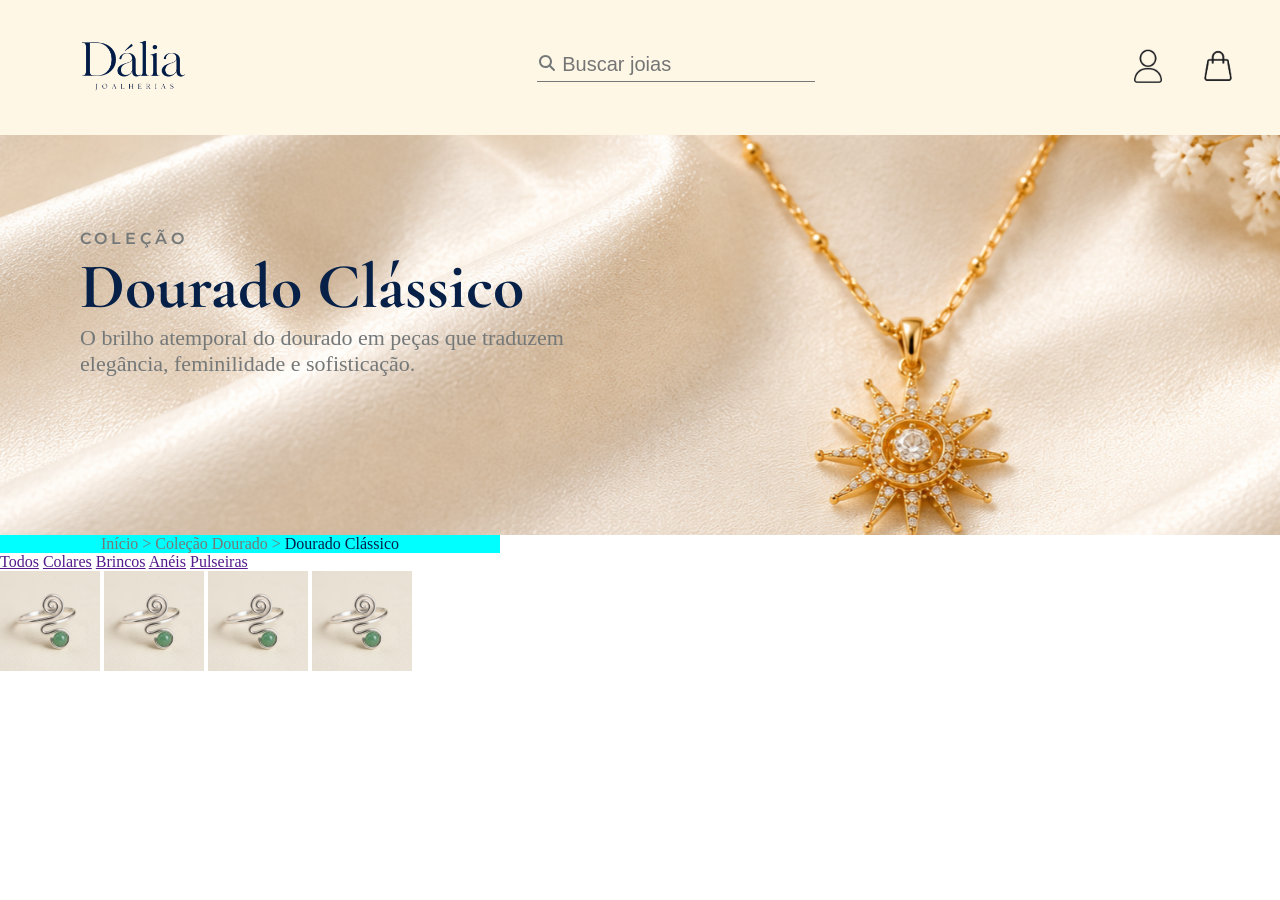
==== coleção dourado/index.html @ 66b64357 "botao da home levando pra coleção termininadogit add ." ====
<!DOCTYPE html>
<html lang="pt-br">

<head>
    <meta charset="UTF-8">
    <meta name="viewport" content="width=device-width, initial-scale=1.0">
    <title>Coleçao dourado</title>
    <link rel="stylesheet" href="style.css">
    <link rel="preconnect" href="https://fonts.googleapis.com">
    <link rel="preconnect" href="https://fonts.gstatic.com" crossorigin>
    <link
        href="https://fonts.googleapis.com/css2?family=Hanken+Grotesk:ital,wght@0,100..900;1,100..900&family=Judson:ital,wght@0,400;0,700;1,400&family=Montserrat:ital,wght@0,100..900;1,100..900&display=swap"
        rel="stylesheet">
    <link href="https://fonts.googleapis.com/css2?family=Cormorant+Garamond:wght@400;500;600&display=swap"
        rel="stylesheet">
</head>

<body>
    <header>
        <div class="header_container">

            <div class="img">
                <img src="./imagens/logo_dalia.png" alt="logo dalia" class="logo">
            </div>


            <div class="box_busca">
                <svg xmlns="http://www.w3.org/2000/svg"
                    viewBox="0 0 640 640"><!--!Font Awesome Free 7.3.1 by @fontawesome - https://fontawesome.com License - https://fontawesome.com/license/free Copyright 2026 Fonticons, Inc.-->
                    <path
                        d="M480 272C480 317.9 465.1 360.3 440 394.7L566.6 521.4C579.1 533.9 579.1 554.2 566.6 566.7C554.1 579.2 533.8 579.2 521.3 566.7L394.7 440C360.3 465.1 317.9 480 272 480C157.1 480 64 386.9 64 272C64 157.1 157.1 64 272 64C386.9 64 480 157.1 480 272zM272 416C351.5 416 416 351.5 416 272C416 192.5 351.5 128 272 128C192.5 128 128 192.5 128 272C128 351.5 192.5 416 272 416z" />
                </svg>
                <input type="text" placeholder="Buscar joias">
            </div>



            <nav class="header_txt2">
                <button><img src="./icones/perfil.png" alt="usuario"></button>
                <button><img src="./icones/sacola.png" alt="sacola"></button>
            </nav>

        </div>
    </header>

    <section class="banner">
        <img src="./imagens/colar-dourado.svg" alt="Banner">
        <div class="container_banner">

            <div class="txt_banner">
                <span>coleção</span>
                <h1>Dourado Clássico</h1>
                <p>O brilho atemporal do dourado em peças que traduzem elegância, feminilidade e sofisticação.</p>
            </div>
        </div>
    </section>




    <!----------------produtos------------------- -->


    <main>

        <div class="sessoes">

            <nav class="voltar_sessao">
                <a href="../home/index.html">Início > </a>
                <a href="">Coleção Dourado > </a>
                <a href="" class="link_atual">Dourado Clássico</a>
            </nav>

        </div>


        <div class="barra_itens">

            <nav class="nav_produtos">
                <a href="">Todos</a>
                <a href="">Colares</a>
                <a href="">Brincos</a>
                <a href="">Anéis</a>
                <a href="">Pulseiras</a>
            </nav>
        </div>



        <div class="foto_produtos">
            <img src="./imagens/anel.jpg" alt="">
            <img src="./imagens/anel.jpg" alt="">
            <img src="./imagens/anel.jpg" alt="">
            <img src="./imagens/anel.jpg" alt="">
        </div>


    </main>



</body>

</html>
---- coleção dourado/style.css ----
* {
    padding: 0;
    margin: 0;
    box-sizing: border-box;
}

:root {
    --fontemontserrat: "Montserrat", sans-serif;
    --fontejudson: "Judson", serif;
    --fontehanken: "Hanken Grotesk", sans-serif;
    --fontecormorant: "Cormorant Garamond", serif;
    --cinza: #747878;
    --azul: #062047;
}


header {
    height: 135px;
    width: 100%;
    display: flex;
    justify-content: center;
    background-color: #FFF7E6;
}

.header_container {
    max-width: 1300px;
    width: 95%;
    display: flex;
    justify-content: space-between;
    align-items: center;
}


.logo {
    width: auto;
    height: 135px;
}



.box_busca {
    position: relative;
}


.box_busca svg {
    width: 20px;
    position: absolute;
    fill: #747878;
    /* funciona como um color, porem dando o preenchimento para imagens svg */
}


.box_busca input {
    padding-left: 25px;
    padding-bottom: 5px;
    background-color: transparent;
    border: none;
    border-bottom: solid 1px #747878;
    font-size: 20px;
}

.box_busca input:focus {
    outline: none;
    /* tira o contorno que o navegador coloca no input */
}


.header_txt2 {
    display: flex;
    gap: 10px;
}



.header_txt2 img {
    width: 60px;
    height: auto;
}

.header_txt2 button {
    background: none;
    border: none;
    cursor: pointer;
    padding: 0;
    font: inherit;
}



/* -----------------banner------------- */


.banner {
    position: relative;
    overflow: hidden;
    min-height: 400px;
    display: flex;
    align-items: center;
}

.banner img {
    position: absolute;
    inset: 0;
    /* top, right, bottom e left = 0 */
    width: 100%;
    height: 100%;
    object-fit: cover;
    /* preenche sem distorcer */
}

.txt_banner {
    flex-direction: column;
    display: flex;
    height: auto;
    position: relative;
    max-width: 550px;
    margin-left: 80px;
    margin-bottom: 80px;
}

.txt_banner span {
    font-family: var(--fontemontserrat);
    text-transform: uppercase;
    letter-spacing: 4px;
    margin-top: 15px;
    color: var(--cinza);
    font-weight: 600;
}

.txt_banner h1 {
    font-family: var(--fontecormorant);
    font-size: 64px;
    color: var(--azul);

}

.txt_banner p {
    color: var(--cinza);
    font-size: 22px;
}

/* ------------------------PRODUTOS--------------- */

.sessoes {
    max-width: 500px;
    width: 100%;
    display: flex;
    justify-content: space-around;


    background-color: aqua;
}


.sessoes a {
    text-decoration: none;
    color: var(--cinza);
}

.sessoes a.link_atual {
    color: var(--azul);

}

.foto_produtos img {
    width: 100px;
}
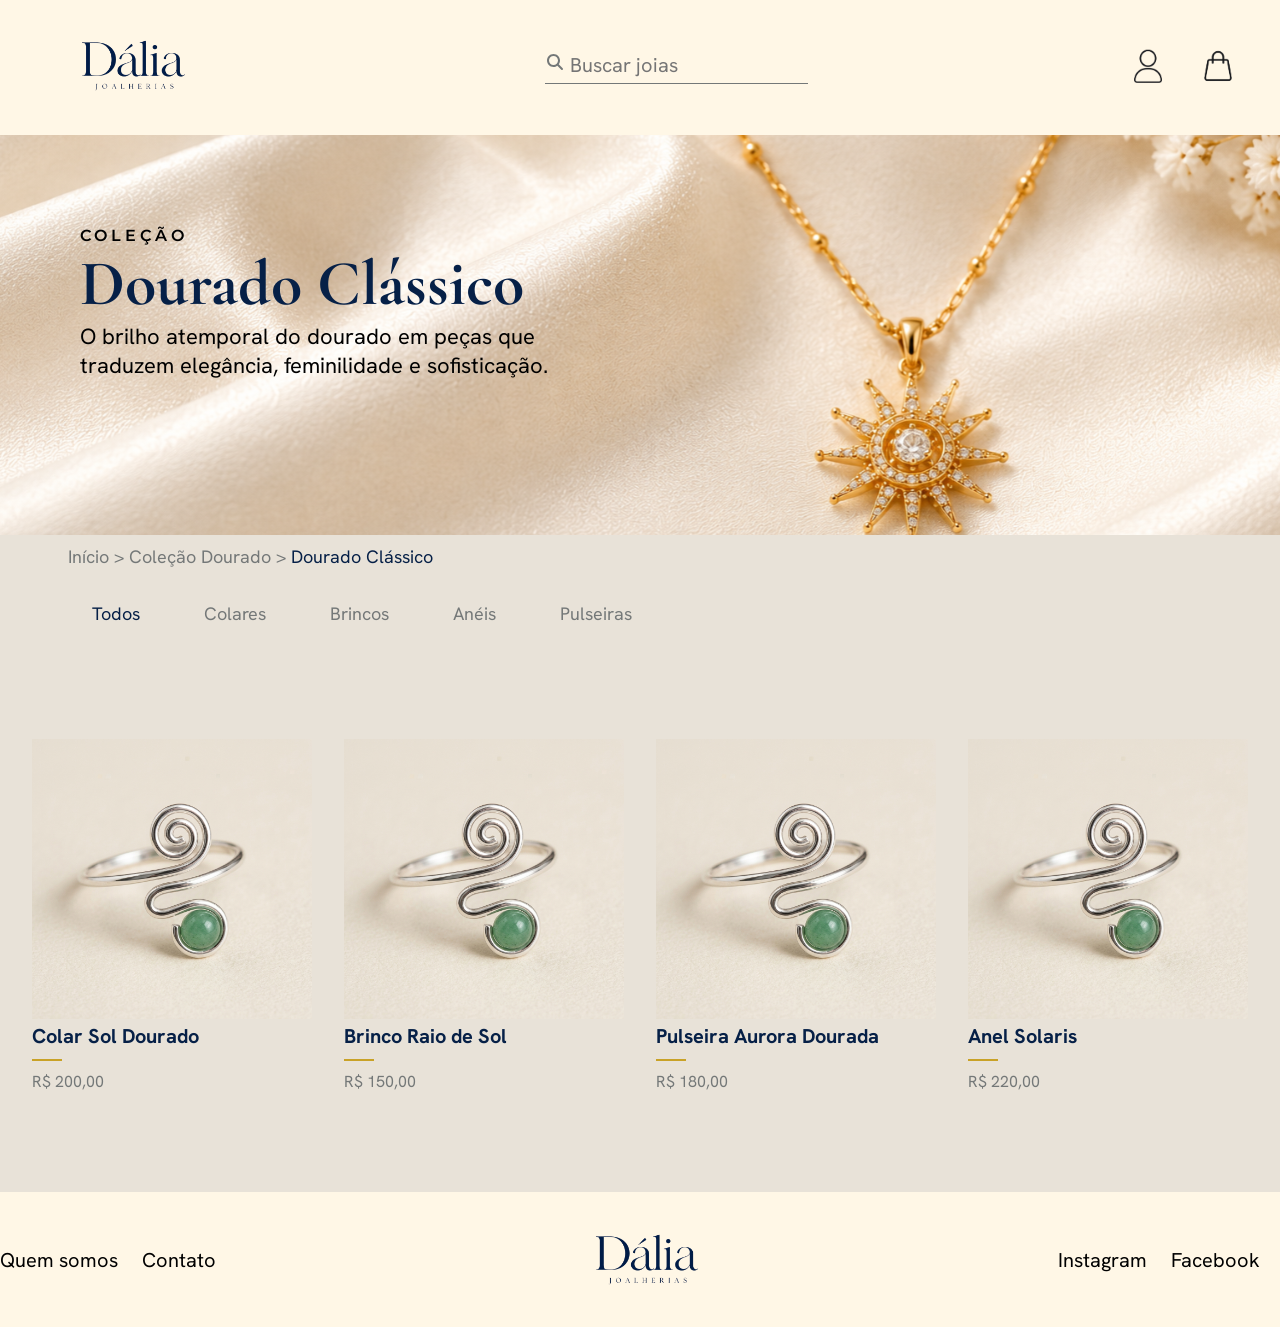
==== commit 967cdaa2: "terminado voltar sessoes na coleção, fazer das outras páginas" ====
--- a/coleção dourado/index.html
+++ b/coleção dourado/index.html
@@ -4,7 +4,7 @@
 <head>
     <meta charset="UTF-8">
     <meta name="viewport" content="width=device-width, initial-scale=1.0">
-    <title>Coleçao dourado</title>
+    <title>DALIA |COLEÇÃO DOURADO</title>
     <link rel="stylesheet" href="style.css">
     <link rel="preconnect" href="https://fonts.googleapis.com">
     <link rel="preconnect" href="https://fonts.gstatic.com" crossorigin>
@@ -43,17 +43,16 @@
         </div>
     </header>
 
-    <section class="banner">
-        <img src="./imagens/colar-dourado.svg" alt="Banner">
+    <div class="banner">
+        <img src="./imagens/colar-dourado.svg" alt="COLEÇÃO DOURADO CLÁSSICO">
         <div class="container_banner">
-
             <div class="txt_banner">
                 <span>coleção</span>
                 <h1>Dourado Clássico</h1>
                 <p>O brilho atemporal do dourado em peças que traduzem elegância, feminilidade e sofisticação.</p>
             </div>
         </div>
-    </section>
+    </div>
 
 
 
@@ -67,35 +66,91 @@
 
             <nav class="voltar_sessao">
                 <a href="../home/index.html">Início > </a>
-                <a href="">Coleção Dourado > </a>
-                <a href="" class="link_atual">Dourado Clássico</a>
+                <a href="#">Coleção Dourado > </a>
+                <a href="#" class="link_atual">Dourado Clássico</a>
             </nav>
 
         </div>
 
 
-        <div class="barra_itens">
 
-            <nav class="nav_produtos">
-                <a href="">Todos</a>
-                <a href="">Colares</a>
-                <a href="">Brincos</a>
-                <a href="">Anéis</a>
-                <a href="">Pulseiras</a>
+        <nav class="abas">
+            <a href="" class="atual">Todos</a>
+            <a href="">Colares</a>
+            <a href="">Brincos</a>
+            <a href="">Anéis</a>
+            <a href="">Pulseiras</a>
+        </nav>
+
+
+
+
+        <section class="produtos">
+
+            <article class="produto">
+                <img src="./imagens/anel.jpg" alt="">
+                <h3>Colar Sol Dourado</h3>
+                <hr>
+                <p>R$ 200,00</p>
+            </article>
+
+            <article class="produto">
+                <img src="./imagens/anel.jpg" alt="">
+                <h3>Brinco Raio de Sol</h3>
+                <hr>
+                <p>R$ 150,00</p>
+            </article>
+
+            <article class="produto">
+                <img src="./imagens/anel.jpg" alt="">
+                <h3>Pulseira Aurora Dourada</h3>
+                <hr>
+                <p>R$ 180,00</p>
+            </article>
+
+            <article class="produto">
+                <img src="./imagens/anel.jpg" alt="">
+                <h3>Anel Solaris </h3>
+                <hr>
+                <p>R$ 220,00</p>
+            </article>
+
+
+        </section>
+    </main>
+
+
+
+
+
+
+    <footer>
+
+        <div class="footer_container">
+
+
+            <nav class="footer_nav">
+                <a href="">Quem somos</a>
+                <a href="">Contato</a>
             </nav>
+
+
+            <img src="./imagens/logo_dalia.png" alt="logo" class="logo">
+
+            <nav class="footer_nav">
+                <a href="">Instagram</a>
+                <a href="">Facebook</a>
+
+            </nav>
+
+
         </div>
 
 
 
-        <div class="foto_produtos">
-            <img src="./imagens/anel.jpg" alt="">
-            <img src="./imagens/anel.jpg" alt="">
-            <img src="./imagens/anel.jpg" alt="">
-            <img src="./imagens/anel.jpg" alt="">
-        </div>
 
 
-    </main>
+    </footer>
 
 
 
--- a/coleção dourado/style.css
+++ b/coleção dourado/style.css
@@ -1,3 +1,4 @@
+
 * {
     padding: 0;
     margin: 0;
@@ -11,6 +12,11 @@
     --fontecormorant: "Cormorant Garamond", serif;
     --cinza: #747878;
     --azul: #062047;
+    --dourado: #c9a227;
+}
+
+body {
+    background-color: #E8E2D8;
 }
 
 
@@ -58,6 +64,7 @@
     border: none;
     border-bottom: solid 1px #747878;
     font-size: 20px;
+    font-family: var(--fontehanken);
 }
 
 .box_busca input:focus {
@@ -124,7 +131,6 @@
     text-transform: uppercase;
     letter-spacing: 4px;
     margin-top: 15px;
-    color: var(--cinza);
     font-weight: 600;
 }
 
@@ -136,26 +142,32 @@
 }
 
 .txt_banner p {
-    color: var(--cinza);
     font-size: 22px;
-}
-
-/* ------------------------PRODUTOS--------------- */
+    font-family: var(--fontehanken);
+}
+
+/* ------------------------sessoes de navegacao--------------- */
+
+
+
 
 .sessoes {
     max-width: 500px;
     width: 100%;
     display: flex;
     justify-content: space-around;
-
-
-    background-color: aqua;
+    margin-top: 10px;
+    /* background-color: #062047; */
+
 }
 
 
 .sessoes a {
     text-decoration: none;
+    color: black;
+    font-size: 18px;
     color: var(--cinza);
+    font-family: var(--fontehanken);
 }
 
 .sessoes a.link_atual {
@@ -163,6 +175,124 @@
 
 }
 
-.foto_produtos img {
-    width: 100px;
+/* ---------------------produtos------------------- */
+
+.abas {
+    display: flex;
+    gap: 40px;
+    font-family: var(--fontehanken);
+    margin-top: 20px;
+    margin-left: 80px;
+}
+
+.abas a {
+    text-decoration: none;
+    color: var(--cinza);
+    padding: 14px 12px;
+    font-size: 18px;
+}
+
+.abas a.atual {
+    color: var(--azul);
+}
+
+/* -------------------------produtos----------------------- */
+
+.produtos {
+    display: flex;
+    flex-wrap: wrap;
+    justify-content: space-between;
+    max-width: 1300px;
+    width: 95%;
+    margin: 100px auto;
+}
+
+.produto {
+    width: 280px;
+}
+
+.produto img {
+    width: 100%;
+}
+
+.produto h3{
+    font-family: var(--fontehanken);
+    font-size: 20px;
+    color: var(--azul);
+}
+
+
+.produto hr{
+    border: none;
+    margin: 10px 0;
+    width: 30px;
+    height: 2px;
+    background-color: var(--dourado);
+}
+
+.produto p{
+    font-family: var(--fontehanken);
+    color: var(--cinza);
+}
+
+/* ---------------footer------------------ */
+
+
+
+footer {
+    background-color: #FFF7E6;
+    display: flex;
+    justify-content: center;
+    font-family: var(--fontehanken);
+}
+
+
+.footer_container {
+    display: flex;
+    justify-content: space-between;
+    align-items: center;
+    max-width: 1300px;
+    width: 100%;
+    /* background-color: grey; */
+}
+
+
+
+.footer_nav a {
+    font-size: 20px;
+    text-decoration: none;
+    color: black;
+    padding: 0 20px 0 0;
+}
+
+
+@media (max-width: 768px) {
+
+    :root {
+        --espaco-lateral: 20px;
+    }
+
+    .logo {
+        height: 80px;
+    }
+
+    .header_txt2 img {
+        width: 40px;
+    }
+
+    .txt_banner h1 {
+        font-size: 40px;
+    }
+
+    .produtos {
+        gap: 20px;
+    }
+
+    .produto {
+        width: 45%;
+    }
+
+    .footer_container {
+        flex-direction: column;
+    }
 }
